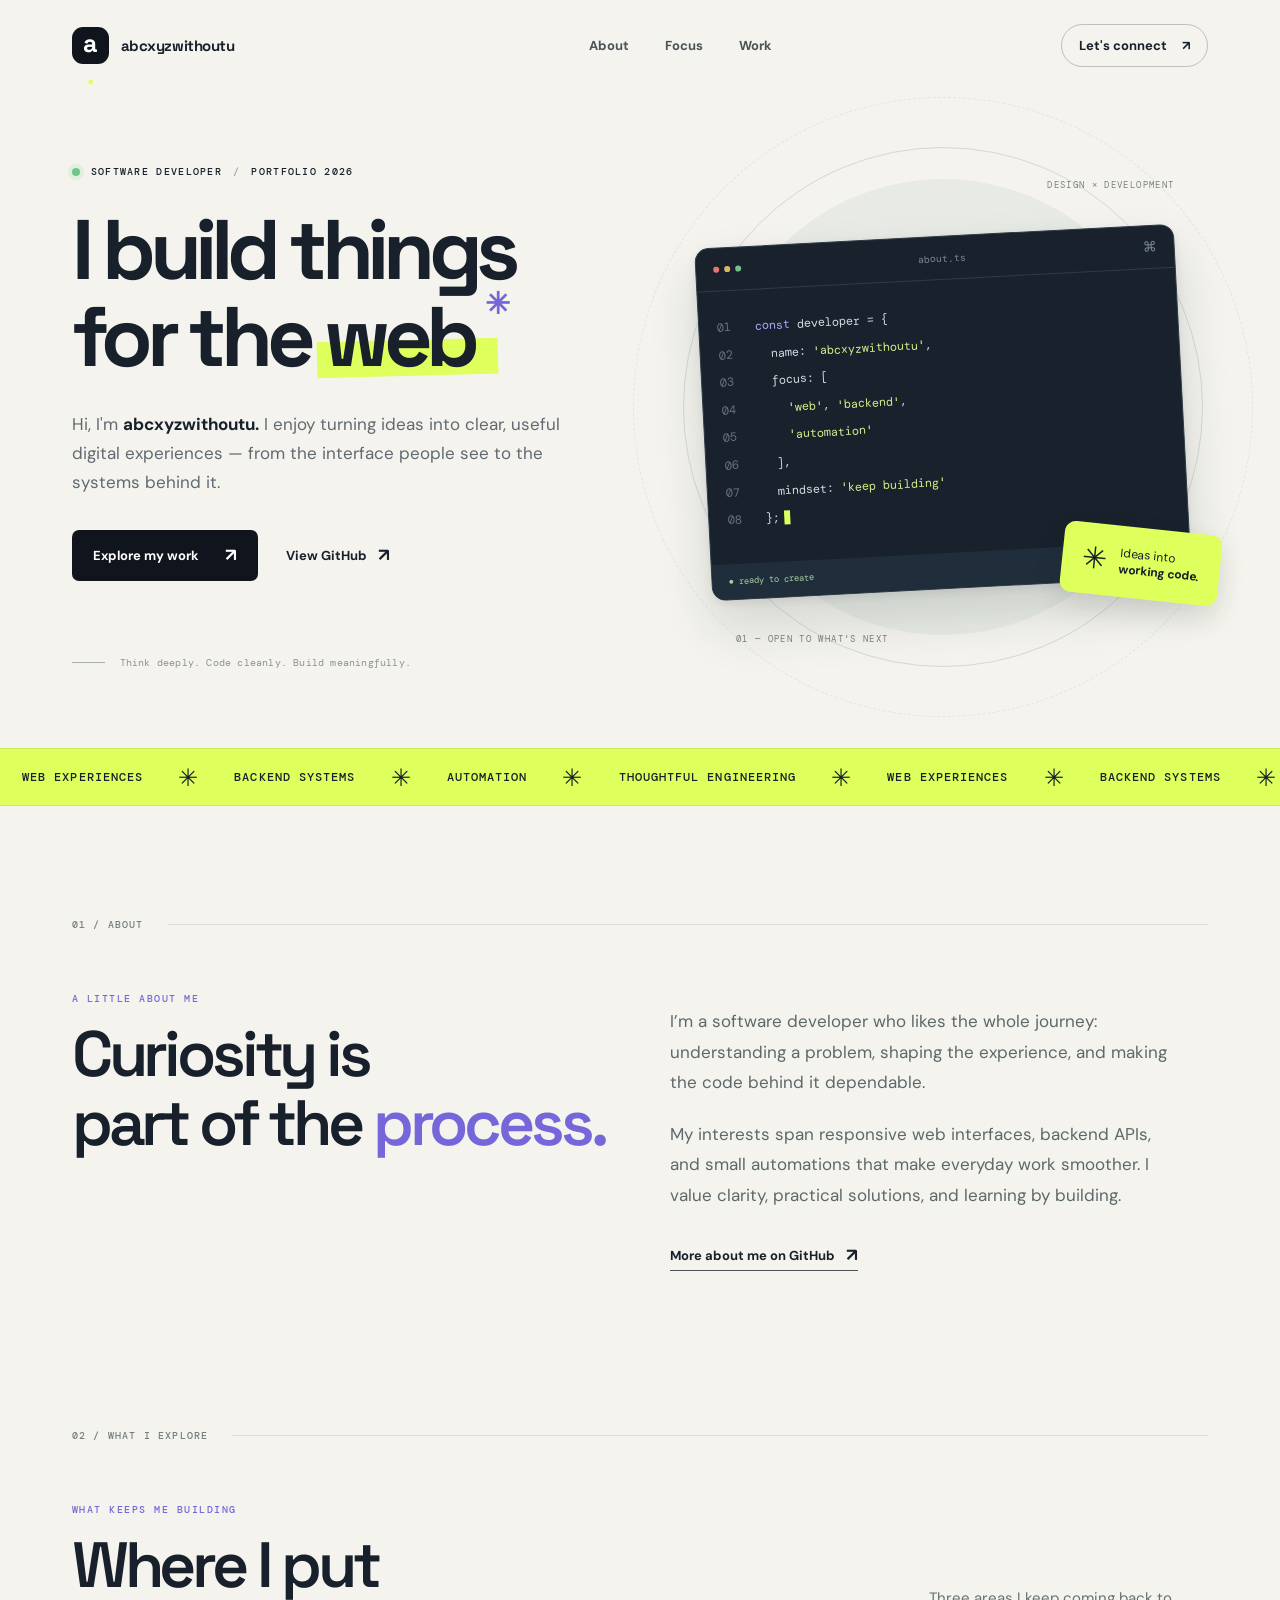
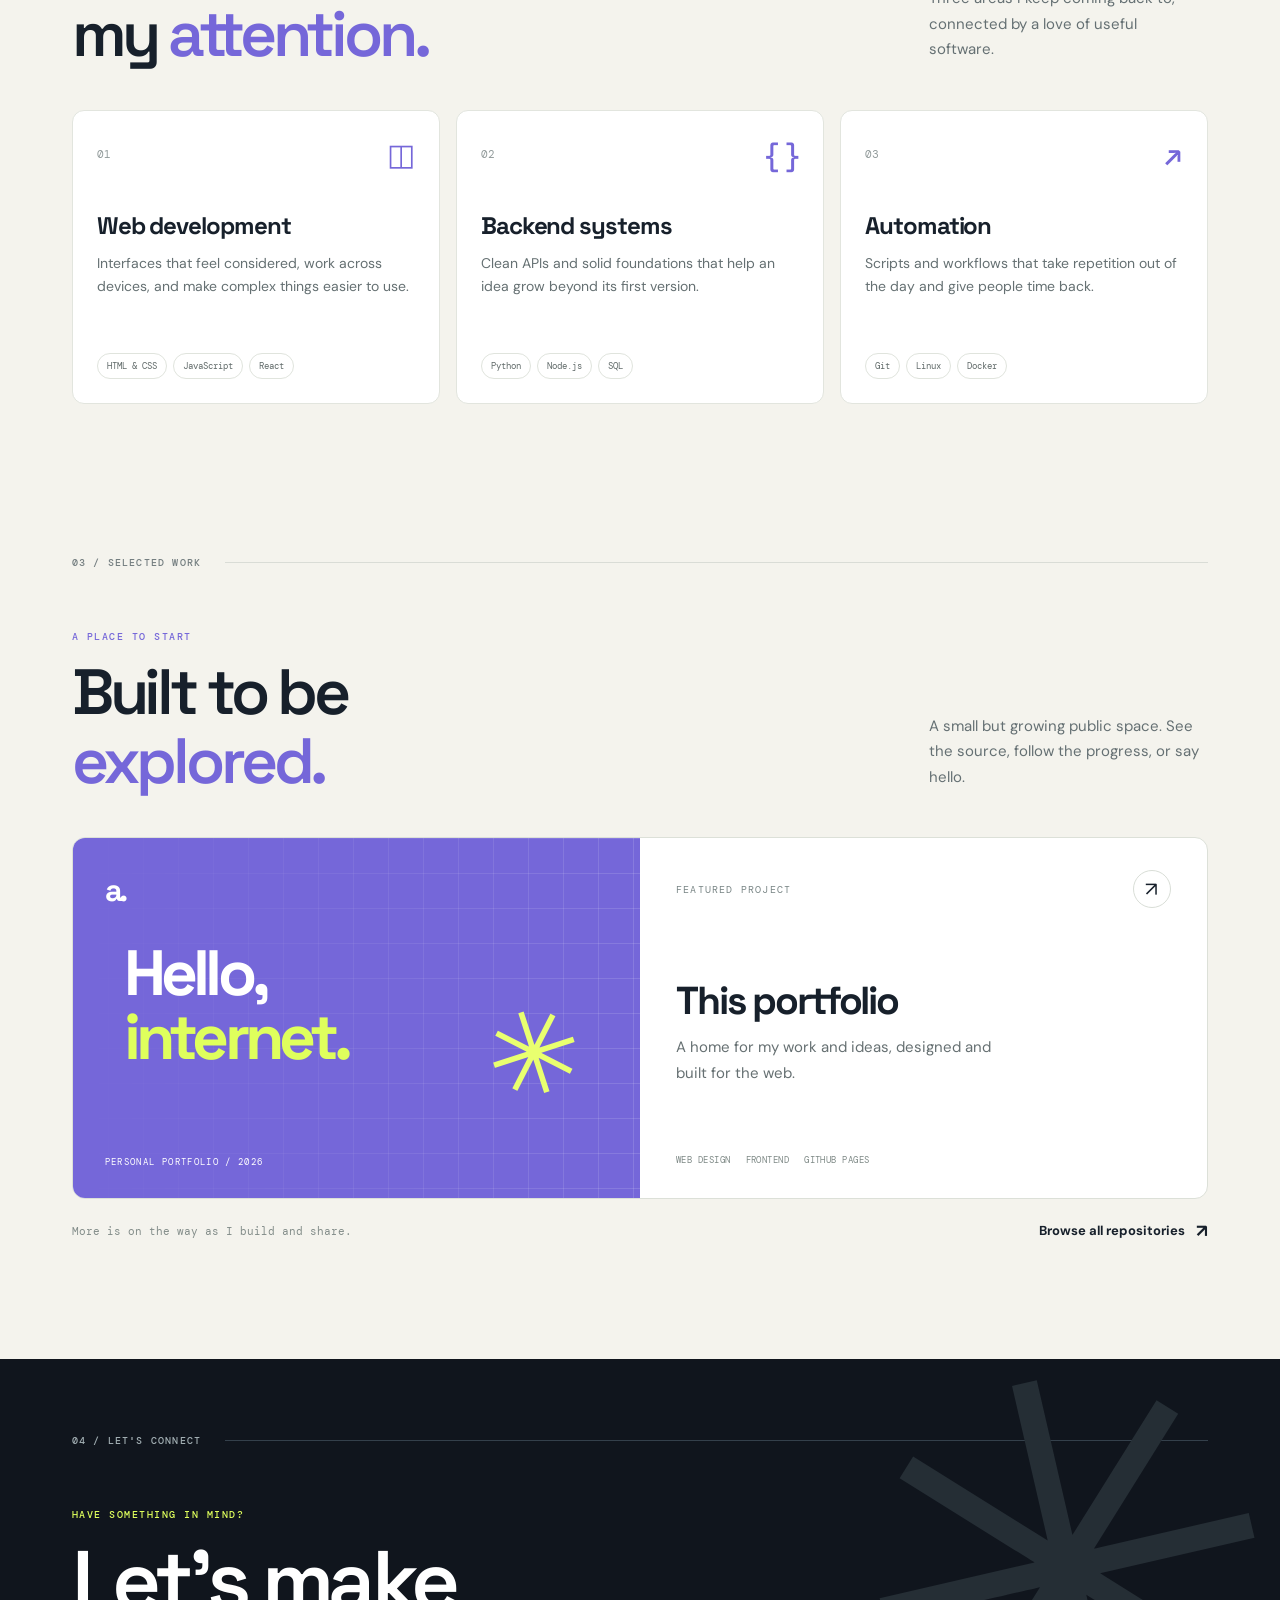
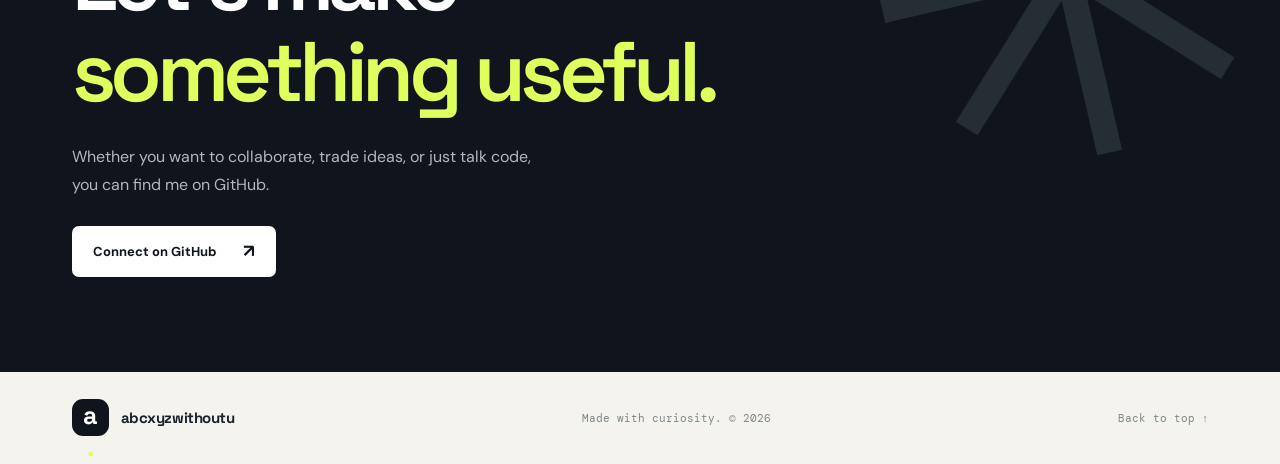
==== index.html @ 5fe9617d "Build developer portfolio and profile README" ====
<!doctype html>
<html lang="en">
<head>
  <meta charset="utf-8">
  <meta name="viewport" content="width=device-width, initial-scale=1">
  <meta name="theme-color" content="#10151d">
  <meta name="description" content="abcxyzwithoutu is a software developer exploring web development, backend systems, and useful automation.">
  <meta property="og:type" content="website">
  <meta property="og:title" content="abcxyzwithoutu — Software Developer">
  <meta property="og:description" content="Thoughtful code. Useful digital experiences. Explore the work and connect on GitHub.">
  <meta property="og:url" content="https://abcxyzwithoutu.github.io/">
  <link rel="canonical" href="https://abcxyzwithoutu.github.io/">
  <link rel="icon" type="image/svg+xml" href="assets/favicon.svg">
  <link rel="preconnect" href="https://fonts.googleapis.com">
  <link rel="preconnect" href="https://fonts.gstatic.com" crossorigin>
  <link href="https://fonts.googleapis.com/css2?family=DM+Mono:wght@400;500&family=DM+Sans:wght@400;500;600;700&family=Space+Grotesk:wght@400;500;600;700&display=swap" rel="stylesheet">
  <link rel="stylesheet" href="styles.css">
  <title>abcxyzwithoutu — Software Developer</title>
</head>
<body>
  <a class="skip-link" href="#main">Skip to content</a>
  <div class="page-shell">
    <header class="site-header">
      <a class="brand" href="#top" aria-label="abcxyzwithoutu, back to top"><span class="brand-mark">a<span>.</span></span><span class="brand-name">abcxyzwithoutu</span></a>
      <nav class="desktop-nav" aria-label="Main navigation"><a href="#about">About</a><a href="#focus">Focus</a><a href="#work">Work</a></nav>
      <a class="header-contact" href="https://github.com/abcxyzwithoutu" target="_blank" rel="noopener noreferrer">Let's connect <span aria-hidden="true">↗</span></a>
      <button class="menu-toggle" type="button" aria-label="Open menu" aria-expanded="false" aria-controls="mobile-nav"><span></span><span></span></button>
    </header>
    <nav class="mobile-nav" id="mobile-nav" aria-label="Mobile navigation" hidden><a href="#about">About</a><a href="#focus">Focus</a><a href="#work">Work</a><a href="#contact">Contact</a></nav>
    <main id="main">
      <section class="hero" id="top" aria-labelledby="hero-title">
        <div class="hero-copy">
          <p class="eyebrow"><span class="status-dot" aria-hidden="true"></span> SOFTWARE DEVELOPER <span class="eyebrow-divider">/</span> PORTFOLIO 2026</p>
          <h1 id="hero-title">I build things<br>for the <span class="highlight">web<span class="asterisk">✳</span></span></h1>
          <p class="hero-description">Hi, I'm <strong>abcxyzwithoutu.</strong> I enjoy turning ideas into clear, useful digital experiences — from the interface people see to the systems behind it.</p>
          <div class="hero-actions"><a class="button button-primary" href="#work">Explore my work <span aria-hidden="true">↗</span></a><a class="text-link" href="https://github.com/abcxyzwithoutu" target="_blank" rel="noopener noreferrer">View GitHub <span aria-hidden="true">↗</span></a></div>
          <div class="hero-footnote"><span class="line"></span><span>Think deeply. Code cleanly. Build meaningfully.</span></div>
        </div>
        <div class="hero-art" aria-label="Abstract developer workspace illustration" role="img">
          <div class="orbit orbit-one"></div><div class="orbit orbit-two"></div>
          <div class="art-label art-label-top">DESIGN × DEVELOPMENT</div>
          <div class="code-window">
            <div class="window-bar"><span class="window-dots"><i></i><i></i><i></i></span><span>about.ts</span><span class="window-symbol">⌘</span></div>
            <div class="code-lines"><span class="line-no">01</span><span class="code-purple">const</span> developer = {<br>
              <span class="line-no">02</span>&nbsp;&nbsp;name: <span class="code-green">'abcxyzwithoutu'</span>,<br>
              <span class="line-no">03</span>&nbsp;&nbsp;focus: [<br>
              <span class="line-no">04</span>&nbsp;&nbsp;&nbsp;&nbsp;<span class="code-green">'web'</span>, <span class="code-green">'backend'</span>,<br>
              <span class="line-no">05</span>&nbsp;&nbsp;&nbsp;&nbsp;<span class="code-green">'automation'</span><br>
              <span class="line-no">06</span>&nbsp;&nbsp;],<br>
              <span class="line-no">07</span>&nbsp;&nbsp;mindset: <span class="code-green">'keep building'</span><br>
              <span class="line-no">08</span>};<span class="cursor"></span>
            </div>
            <div class="window-footer"><span>● ready to create</span><span>UTF-8&nbsp;&nbsp; TypeScript</span></div>
          </div>
          <div class="floating-card"><span class="floating-icon">✳</span><span>Ideas into<br><strong>working code.</strong></span></div>
          <div class="art-label art-label-bottom">01 — OPEN TO WHAT'S NEXT</div>
        </div>
      </section>
      <div class="ticker" aria-label="Areas of interest"><div class="ticker-track"><span>WEB EXPERIENCES</span><b>✳</b><span>BACKEND SYSTEMS</span><b>✳</b><span>AUTOMATION</span><b>✳</b><span>THOUGHTFUL ENGINEERING</span><b>✳</b><span>WEB EXPERIENCES</span><b>✳</b><span>BACKEND SYSTEMS</span><b>✳</b></div></div>
      <section class="about section-wrap" id="about" aria-labelledby="about-title">
        <div class="section-label"><span>01 / ABOUT</span><span class="section-label-line"></span></div>
        <div class="about-grid"><div><p class="section-kicker">A LITTLE ABOUT ME</p><h2 id="about-title">Curiosity is<br>part of the <em>process.</em></h2></div><div class="about-body"><p>I’m a software developer who likes the whole journey: understanding a problem, shaping the experience, and making the code behind it dependable.</p><p>My interests span responsive web interfaces, backend APIs, and small automations that make everyday work smoother. I value clarity, practical solutions, and learning by building.</p><a class="inline-link" href="https://github.com/abcxyzwithoutu" target="_blank" rel="noopener noreferrer">More about me on GitHub <span aria-hidden="true">↗</span></a></div></div>
      </section>
      <section class="focus section-wrap" id="focus" aria-labelledby="focus-title">
        <div class="section-label"><span>02 / WHAT I EXPLORE</span><span class="section-label-line"></span></div>
        <div class="section-heading"><div><p class="section-kicker">WHAT KEEPS ME BUILDING</p><h2 id="focus-title">Where I put<br>my <em>attention.</em></h2></div><p>Three areas I keep coming back to, connected by a love of useful software.</p></div>
        <div class="focus-grid">
          <article class="focus-card"><div class="focus-top"><span>01</span><span class="card-symbol">◫</span></div><h3>Web development</h3><p>Interfaces that feel considered, work across devices, and make complex things easier to use.</p><div class="card-tags"><span>HTML &amp; CSS</span><span>JavaScript</span><span>React</span></div></article>
          <article class="focus-card"><div class="focus-top"><span>02</span><span class="card-symbol">{ }</span></div><h3>Backend systems</h3><p>Clean APIs and solid foundations that help an idea grow beyond its first version.</p><div class="card-tags"><span>Python</span><span>Node.js</span><span>SQL</span></div></article>
          <article class="focus-card"><div class="focus-top"><span>03</span><span class="card-symbol">↗</span></div><h3>Automation</h3><p>Scripts and workflows that take repetition out of the day and give people time back.</p><div class="card-tags"><span>Git</span><span>Linux</span><span>Docker</span></div></article>
        </div>
      </section>
      <section class="work section-wrap" id="work" aria-labelledby="work-title">
        <div class="section-label"><span>03 / SELECTED WORK</span><span class="section-label-line"></span></div>
        <div class="section-heading"><div><p class="section-kicker">A PLACE TO START</p><h2 id="work-title">Built to be<br><em>explored.</em></h2></div><p>A small but growing public space. See the source, follow the progress, or say hello.</p></div>
        <a class="project-card" href="https://github.com/abcxyzwithoutu/abcxyzwithoutu.github.io" target="_blank" rel="noopener noreferrer" aria-label="Explore the source of this portfolio on GitHub">
          <div class="project-preview"><div class="preview-grid"></div><span class="preview-mini-brand">a.</span><span class="preview-title">Hello,<br><i>internet.</i></span><span class="preview-caption">PERSONAL PORTFOLIO / 2026</span><span class="preview-star">✳</span></div>
          <div class="project-info"><div class="project-info-top"><span>FEATURED PROJECT</span><span class="project-arrow" aria-hidden="true">↗</span></div><div><h3>This portfolio</h3><p>A home for my work and ideas, designed and built for the web.</p></div><div class="project-meta"><span>WEB DESIGN</span><span>FRONTEND</span><span>GITHUB PAGES</span></div></div>
        </a>
        <div class="work-footer"><span>More is on the way as I build and share.</span><a class="inline-link" href="https://github.com/abcxyzwithoutu?tab=repositories" target="_blank" rel="noopener noreferrer">Browse all repositories <span aria-hidden="true">↗</span></a></div>
      </section>
      <section class="contact" id="contact" aria-labelledby="contact-title"><div class="contact-inner"><div class="section-label"><span>04 / LET'S CONNECT</span><span class="section-label-line"></span></div><p class="section-kicker">HAVE SOMETHING IN MIND?</p><h2 id="contact-title">Let's make<br><em>something useful.</em></h2><p>Whether you want to collaborate, trade ideas, or just talk code, you can find me on GitHub.</p><a class="button button-light" href="https://github.com/abcxyzwithoutu" target="_blank" rel="noopener noreferrer">Connect on GitHub <span aria-hidden="true">↗</span></a><span class="contact-decoration" aria-hidden="true">✳</span></div></section>
    </main>
    <footer class="site-footer"><a class="brand" href="#top"><span class="brand-mark">a<span>.</span></span><span class="brand-name">abcxyzwithoutu</span></a><span>Made with curiosity. © <span id="year">2026</span></span><a href="#top">Back to top ↑</a></footer>
  </div>
  <script src="script.js"></script>
</body>
</html>
---- styles.css ----
:root{--bg:#f4f3ed;--ink:#17202b;--muted:#626a70;--line:#d9dcd6;--lime:#dfff5c;--violet:#7567d9;--dark:#10151d;--sans:'DM Sans',sans-serif;--display:'Space Grotesk',sans-serif;--mono:'DM Mono',monospace}
*{box-sizing:border-box}html{scroll-behavior:smooth}body{margin:0;background:var(--bg);color:var(--ink);font-family:var(--sans);-webkit-font-smoothing:antialiased}a{color:inherit;text-decoration:none}button{font:inherit}::selection{background:var(--lime);color:var(--dark)}.skip-link{position:absolute;top:-80px;left:20px;background:var(--lime);padding:12px 18px;z-index:20}.skip-link:focus{top:12px}.page-shell{overflow:hidden}
.site-header,.site-footer{max-width:1440px;margin:auto;padding:0 5.6%;display:flex;align-items:center;justify-content:space-between}.site-header{height:90px;position:relative;z-index:10}.brand{display:inline-flex;gap:12px;align-items:center;font-family:var(--display);font-weight:700;white-space:nowrap}.brand-mark{display:grid;place-items:center;width:37px;height:37px;border-radius:11px;background:var(--dark);color:white;font-size:25px;letter-spacing:-3px;padding-right:3px}.brand-mark span{color:var(--lime)}.brand-name{font-size:15px;letter-spacing:-.03em}.desktop-nav{display:flex;gap:36px;margin-left:65px}.desktop-nav a,.header-contact{font-size:13px;font-weight:700}.desktop-nav a{color:#4b5358;transition:color .2s}.desktop-nav a:hover,.text-link:hover,.inline-link:hover{color:var(--violet)}.header-contact{padding:12px 17px;border:1px solid #bdc1bb;border-radius:100px;transition:background .2s,color .2s,border-color .2s}.header-contact:hover{background:var(--dark);border-color:var(--dark);color:#fff}.header-contact span{margin-left:12px}.menu-toggle,.mobile-nav{display:none}
.hero{max-width:1440px;min-height:658px;margin:auto;padding:62px 5.6% 76px;display:grid;grid-template-columns:1.05fr .95fr;align-items:center;gap:20px}.hero-copy{position:relative;z-index:2}.eyebrow,.section-kicker,.section-label,.art-label,.project-info-top,.project-meta,.preview-caption,.focus-top,.card-tags,.work-footer,.site-footer,.hero-footnote{font-family:var(--mono)}.eyebrow{display:flex;align-items:center;gap:11px;font-size:10px;letter-spacing:.13em;font-weight:500}.status-dot{width:8px;height:8px;background:#6ec788;border-radius:50%;box-shadow:0 0 0 4px #dff0dc}.eyebrow-divider{color:#9ba39b}.hero h1{font-family:var(--display);font-size:clamp(64px,6.6vw,104px);line-height:1.03;letter-spacing:-.075em;margin:29px 0;font-weight:700;white-space:nowrap}.highlight{position:relative;display:inline-block;z-index:0}.highlight:before{content:'';position:absolute;left:-7px;right:-5px;bottom:6px;height:41%;background:var(--lime);z-index:-1;transform:rotate(-1.5deg)}.asterisk{font-size:.36em;color:var(--violet);vertical-align:top;display:inline-block;transform:translate(11px,-6px)}.hero-description{font-size:17px;line-height:1.7;color:#606a70;max-width:530px;margin:0}.hero-description strong{color:var(--ink)}.hero-actions{display:flex;align-items:center;gap:28px;margin-top:33px}.button{display:inline-flex;align-items:center;justify-content:space-between;gap:26px;border-radius:7px;padding:17px 21px;font-size:13px;font-weight:700;transition:transform .2s,background .2s}.button:hover{transform:translateY(-3px)}.button-primary{background:var(--dark);color:#fff}.button-primary:hover{background:#303a46}.button span,.text-link span,.inline-link span{font-size:18px;line-height:0}.text-link,.inline-link{font-size:13px;font-weight:700;display:inline-flex;align-items:center;gap:11px;transition:color .2s}.hero-footnote{display:flex;align-items:center;gap:15px;color:#8b9394;font-size:10px;letter-spacing:.02em;margin-top:75px}.hero-footnote .line{width:33px;height:1px;background:#aab0aa}
.hero-art{height:520px;position:relative;display:grid;place-items:center}.hero-art:before{content:'';position:absolute;width:456px;height:456px;border-radius:50%;background:#e8ebe5;left:50%;top:49%;transform:translate(-50%,-50%)}.orbit{position:absolute;border:1px solid #d4d9d3;border-radius:50%;left:50%;top:49%;transform:translate(-50%,-50%)}.orbit-one{width:520px;height:520px}.orbit-two{width:620px;height:620px;border-style:dashed;opacity:.55}.art-label{position:absolute;font-size:9px;letter-spacing:.15em;color:#79817d;z-index:1}.art-label-top{top:27px;right:34px}.art-label-bottom{bottom:27px;left:58px}.code-window{position:relative;z-index:2;width:min(100%,480px);border-radius:14px;background:#18212c;box-shadow:0 26px 50px #24302e26,0 3px 8px #24302e16;transform:rotate(-3deg);overflow:hidden;border:1px solid #2e3a47}.window-bar{height:43px;border-bottom:1px solid #303b46;display:flex;align-items:center;justify-content:space-between;color:#778896;font-family:var(--mono);font-size:10px;padding:0 17px}.window-dots{display:flex;gap:5px}.window-dots i{width:6px;height:6px;border-radius:50%;background:#6a7781}.window-dots i:first-child{background:#e37670}.window-dots i:nth-child(2){background:#dcb960}.window-dots i:last-child{background:#76bf88}.window-symbol{font-size:14px}.code-lines{font-family:var(--mono);font-size:12px;line-height:2.3;color:#d4dbe4;padding:23px 18px 29px;white-space:nowrap}.line-no{color:#667480;display:inline-block;width:38px}.code-purple{color:#b4a5ff}.code-green{color:#d4ef8c}.cursor{display:inline-block;width:6px;height:14px;margin-left:5px;background:var(--lime);vertical-align:-3px;animation:blink 1s step-end infinite}@keyframes blink{50%{opacity:0}}.window-footer{height:35px;background:#202d3a;color:#8295a0;font-family:var(--mono);font-size:9px;padding:0 16px;display:flex;justify-content:space-between;align-items:center}.window-footer span:first-child{color:#a6d1ab}.floating-card{position:absolute;z-index:3;right:-12px;bottom:74px;background:var(--lime);border-radius:11px;padding:15px 20px;box-shadow:0 12px 28px #28352a22;display:flex;align-items:center;gap:12px;font-size:12px;line-height:1.35;transform:rotate(6deg)}.floating-icon{font-size:30px}
.ticker{background:var(--lime);border-top:1px solid #d0e858;border-bottom:1px solid #d0e858;overflow:hidden}.ticker-track{height:56px;min-width:max-content;display:flex;align-items:center;justify-content:space-around;gap:35px;padding:0 22px;animation:marquee 35s linear infinite;font-family:var(--mono);font-size:12px;font-weight:500;letter-spacing:.09em}.ticker b{font-size:24px;font-weight:400}@keyframes marquee{to{transform:translateX(-30%)}}
.section-wrap{max-width:1440px;margin:auto;padding:112px 5.6%}.section-label{display:flex;align-items:center;gap:24px;color:#747e80;font-size:10px;letter-spacing:.12em;font-weight:500;margin-bottom:61px}.section-label-line{height:1px;background:var(--line);flex:1}.section-kicker{font-size:10px;letter-spacing:.15em;color:#7567d9;font-weight:500;margin:0 0 15px}.section-wrap h2,.contact h2{font-family:var(--display);font-size:clamp(46px,5vw,74px);letter-spacing:-.065em;line-height:1.08;margin:0;font-weight:600}.section-wrap h2 em,.contact h2 em{font-style:normal;color:var(--violet)}.about-grid{display:grid;grid-template-columns:1fr 1fr;gap:60px}.about-body{padding-top:14px;max-width:505px}.about-body p{color:#5d686a;font-size:17px;line-height:1.8;margin:0 0 21px}.about-body .inline-link{margin-top:15px;border-bottom:1px solid #4d5558;padding-bottom:6px}
.focus{padding-top:46px}.section-heading{display:flex;justify-content:space-between;align-items:end;gap:40px;margin-bottom:41px}.section-heading>p{font-size:15px;line-height:1.7;color:#657073;max-width:275px;margin:0 4px 6px}.focus-grid{display:grid;grid-template-columns:repeat(3,1fr);gap:16px}.focus-card{min-height:294px;background:#fff;border:1px solid #e2e5de;border-radius:12px;padding:24px;display:flex;flex-direction:column;transition:transform .25s,box-shadow .25s}.focus-card:hover{transform:translateY(-5px);box-shadow:0 16px 35px #202c2512}.focus-top{display:flex;justify-content:space-between;align-items:center;color:#929b9b;font-size:11px}.card-symbol{font-family:var(--display);color:var(--violet);font-size:30px;font-weight:500}.focus-card h3{font-family:var(--display);font-size:24px;letter-spacing:-.045em;margin:36px 0 11px}.focus-card p{color:#657072;line-height:1.65;font-size:14px;margin:0}.card-tags{display:flex;flex-wrap:wrap;gap:6px;margin-top:auto;padding-top:24px}.card-tags span{border:1px solid #e0e4dd;border-radius:100px;padding:6px 9px;font-size:9px;color:#606a69}
.work{padding-top:40px;padding-bottom:120px}.project-card{display:grid;grid-template-columns:1fr 1fr;min-height:360px;border:1px solid #dce0d8;border-radius:13px;overflow:hidden;background:#fff;transition:box-shadow .25s,transform .25s}.project-card:hover{box-shadow:0 20px 45px #202c2518;transform:translateY(-4px)}.project-preview{position:relative;overflow:hidden;background:#7567d9;color:#fff;padding:32px;min-height:360px}.preview-grid{position:absolute;inset:0;background-image:linear-gradient(#ffffff22 1px,transparent 1px),linear-gradient(90deg,#ffffff22 1px,transparent 1px);background-size:35px 35px;mask-image:linear-gradient(to right,transparent,#000)}.preview-mini-brand{position:relative;font-family:var(--display);font-weight:700;font-size:31px;letter-spacing:-.12em}.preview-title{position:absolute;left:9%;top:29%;font-family:var(--display);font-size:clamp(44px,5vw,72px);font-weight:700;letter-spacing:-.075em;line-height:.99}.preview-title i{font-style:normal;color:var(--lime)}.preview-caption{position:absolute;bottom:30px;left:32px;font-size:9px;letter-spacing:.15em}.preview-star{position:absolute;right:10%;bottom:19%;font-size:115px;color:#e9ff6f;transform:rotate(-18deg)}.project-info{padding:32px 36px;display:flex;flex-direction:column;justify-content:space-between}.project-info-top{display:flex;justify-content:space-between;align-items:center;font-size:10px;letter-spacing:.12em;color:#7a8686}.project-arrow{width:38px;height:38px;border-radius:50%;border:1px solid #d9ded7;display:grid;place-items:center;color:var(--ink);font-family:var(--sans);font-size:20px;transition:background .2s}.project-card:hover .project-arrow{background:var(--lime)}.project-info h3{font-family:var(--display);font-size:39px;letter-spacing:-.055em;margin:0 0 10px}.project-info p{font-size:15px;color:#667072;line-height:1.7;max-width:315px;margin:0}.project-meta{display:flex;flex-wrap:wrap;gap:15px;font-size:9px;color:#7f8a87;letter-spacing:.05em}.work-footer{display:flex;justify-content:space-between;align-items:center;padding-top:23px;color:#838d8a;font-size:11px}.work-footer .inline-link{font-family:var(--sans);font-size:13px;color:var(--ink)}
.contact{background:var(--dark);color:#fff;overflow:hidden}.contact-inner{position:relative;max-width:1440px;margin:auto;padding:75px 5.6% 95px}.contact .section-label{color:#a1aeb2}.contact .section-label-line{background:#34404b}.contact .section-kicker{color:var(--lime)}.contact h2{position:relative;z-index:1;font-size:clamp(55px,6.6vw,92px)}.contact h2 em{color:var(--lime)}.contact p:not(.section-kicker){position:relative;z-index:1;color:#aeb9bc;font-size:16px;line-height:1.7;max-width:470px;margin:25px 0 28px}.button-light{position:relative;z-index:1;background:#fff;color:var(--dark)}.button-light:hover{background:var(--lime)}.contact-decoration{position:absolute;color:#252e35;font-size:520px;right:-8px;top:-39px;line-height:1;transform:rotate(-13deg);pointer-events:none}.site-footer{min-height:92px;gap:20px}.site-footer>span,.site-footer>a:last-child{font-size:11px;color:#7e8888}.site-footer>a:last-child:hover{color:var(--violet)}
@media(max-width:1100px){.hero h1{font-size:clamp(56px,6.3vw,82px)}.hero-art{transform:scale(.88);transform-origin:center}.floating-card{right:-30px}.code-lines{font-size:11px}}
@media(max-width:800px){.site-header{height:72px}.desktop-nav,.header-contact{display:none}.menu-toggle{display:flex;width:42px;height:42px;align-items:center;justify-content:center;flex-direction:column;gap:5px;background:var(--dark);border:0;border-radius:8px;cursor:pointer}.menu-toggle span{height:2px;width:18px;background:#fff}.mobile-nav:not([hidden]){display:flex;position:absolute;top:72px;left:0;right:0;z-index:9;background:var(--bg);padding:18px 5.6% 28px;flex-direction:column;gap:20px;box-shadow:0 18px 25px #1a243319}.mobile-nav a{font-weight:700}.hero{grid-template-columns:1fr;min-height:0;padding-top:60px;padding-bottom:36px}.hero h1{font-size:clamp(59px,10vw,85px)}.hero-footnote{margin-top:48px}.hero-art{height:470px;transform:scale(.9)}.about-grid{gap:30px}.section-wrap{padding-top:83px;padding-bottom:83px}.focus,.work{padding-top:30px}.focus-grid{gap:10px}.focus-card{padding:20px}.focus-card h3{font-size:21px}.project-preview{min-height:330px}.project-card{min-height:330px}.project-info{padding:26px}.preview-title{font-size:clamp(40px,6vw,60px)}.site-footer .brand-name{display:none}}
@media(max-width:620px){.site-header,.site-footer{padding-left:6%;padding-right:6%}.hero{padding:50px 6% 24px}.hero h1{font-size:clamp(48px,12.5vw,73px);white-space:normal}.hero-description{font-size:16px}.hero-actions{gap:18px;flex-wrap:wrap}.hero-art{height:380px;transform:scale(.75);margin:-28px 0 -45px}.art-label-top{top:7px}.art-label-bottom{bottom:5px}.code-window{min-width:400px}.floating-card{right:-30px;bottom:35px}.ticker-track{height:50px;font-size:10px}.section-wrap{padding:73px 6%}.section-label{margin-bottom:40px}.section-wrap h2,.contact h2{font-size:clamp(44px,11vw,64px)}.about-grid{grid-template-columns:1fr;gap:23px}.about-body{padding-top:0}.about-body p{font-size:16px}.section-heading{display:block;margin-bottom:28px}.section-heading>p{margin-top:23px;max-width:360px}.focus-grid{grid-template-columns:1fr}.focus-card{min-height:225px}.focus-card h3{margin-top:24px}.project-card{grid-template-columns:1fr}.project-preview{min-height:265px}.preview-title{top:25%;font-size:59px}.preview-star{font-size:90px}.project-info{min-height:262px}.project-info h3{font-size:34px}.work-footer{align-items:flex-start;flex-direction:column;gap:15px;line-height:1.6}.contact-inner{padding:70px 6% 80px}.contact-decoration{font-size:340px;right:-100px;top:95px}.contact p:not(.section-kicker){font-size:15px}.site-footer{min-height:82px}.site-footer>span{font-size:10px}.site-footer>a:last-child{font-size:10px}}
@media(prefers-reduced-motion:reduce){html{scroll-behavior:auto}.ticker-track,.cursor{animation:none}.button,.focus-card,.project-card{transition:none}}
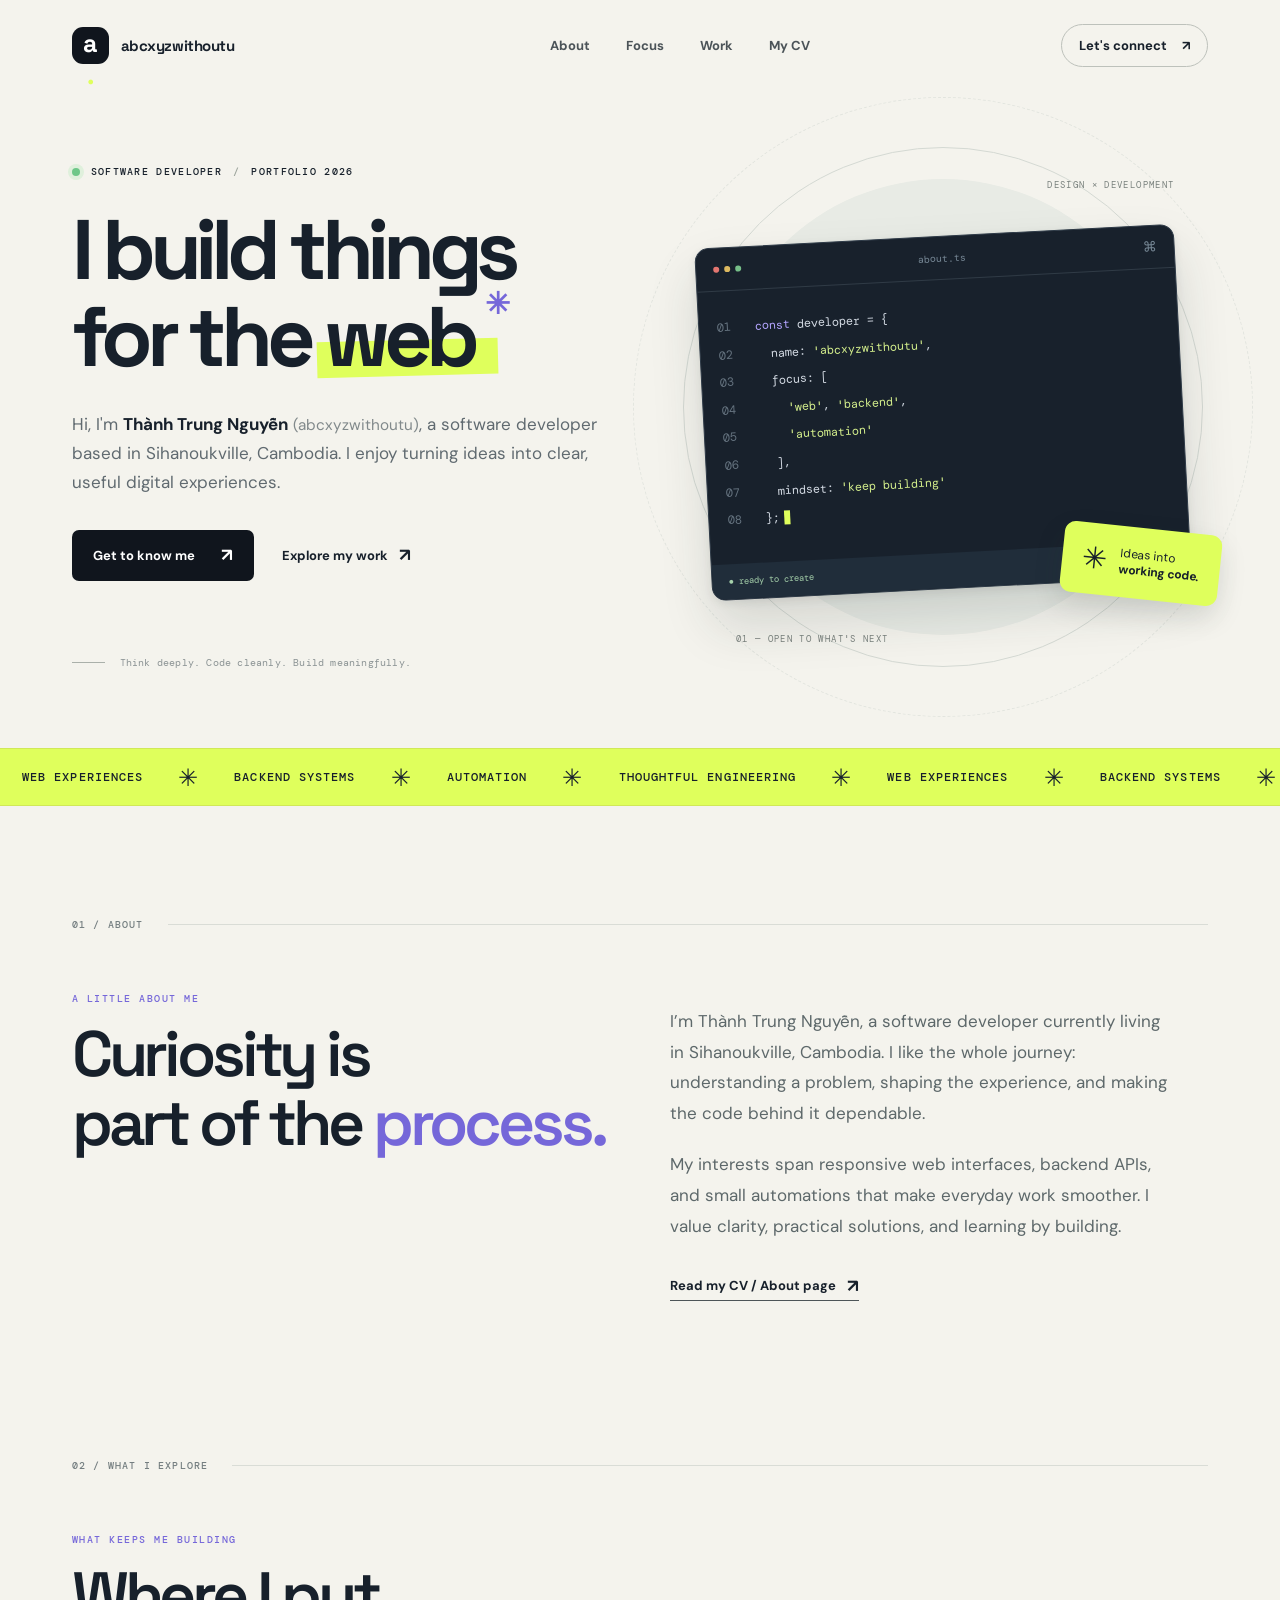
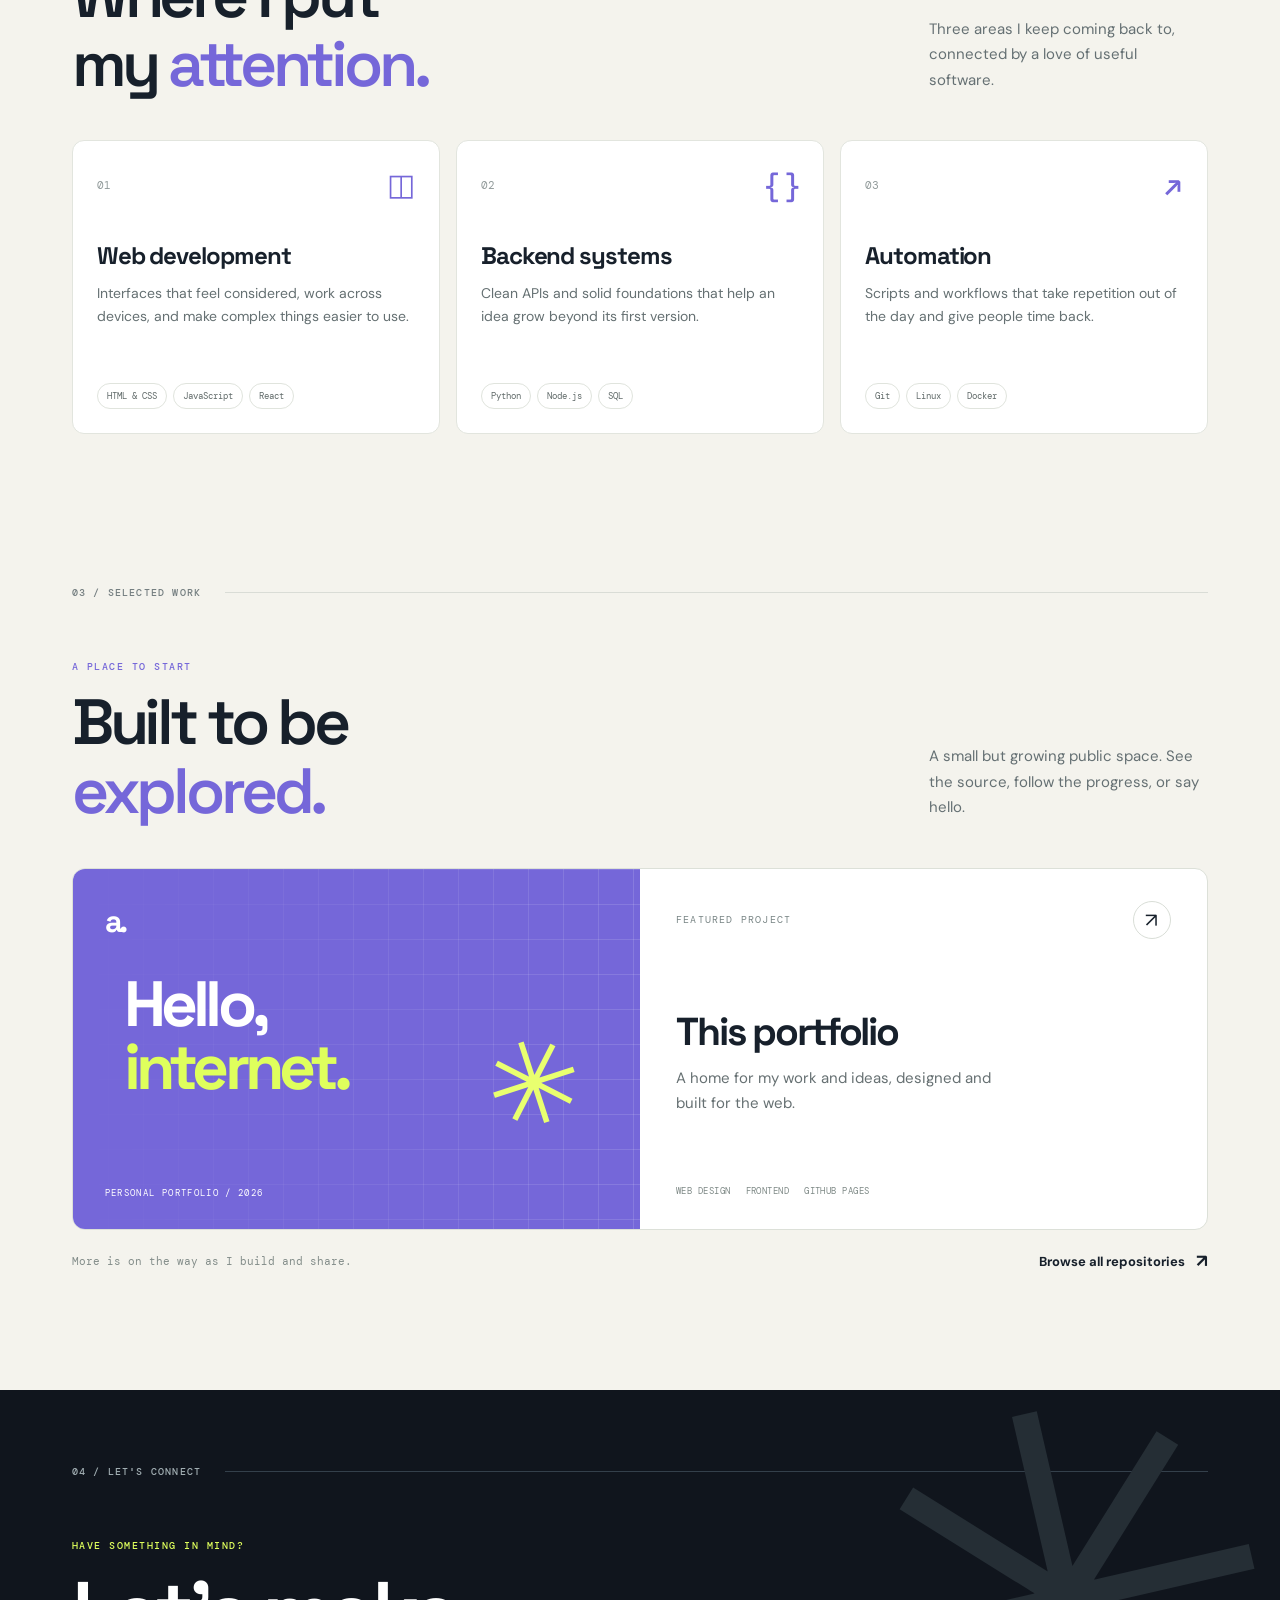
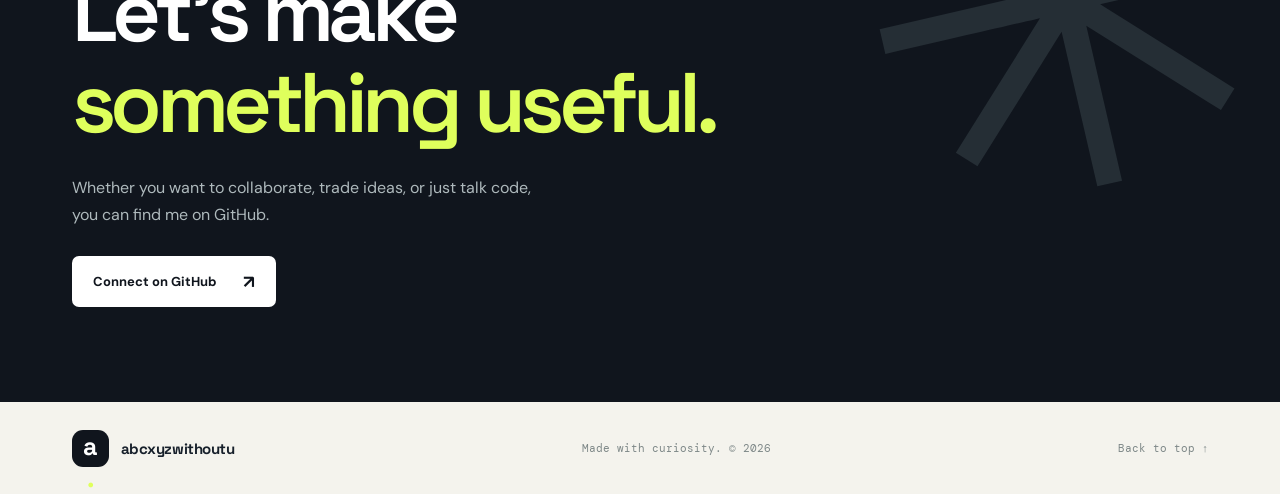
==== commit fd56ea02: "Add personal CV page for Thanh Trung Nguyen" ====
--- a/index.html
+++ b/index.html
@@ -4,9 +4,9 @@
   <meta charset="utf-8">
   <meta name="viewport" content="width=device-width, initial-scale=1">
   <meta name="theme-color" content="#10151d">
-  <meta name="description" content="abcxyzwithoutu is a software developer exploring web development, backend systems, and useful automation.">
+  <meta name="description" content="Thành Trung Nguyễn is a software developer based in Sihanoukville, Cambodia, exploring web development, backend systems, and useful automation.">
   <meta property="og:type" content="website">
-  <meta property="og:title" content="abcxyzwithoutu — Software Developer">
+  <meta property="og:title" content="Thành Trung Nguyễn — Software Developer">
   <meta property="og:description" content="Thoughtful code. Useful digital experiences. Explore the work and connect on GitHub.">
   <meta property="og:url" content="https://abcxyzwithoutu.github.io/">
   <link rel="canonical" href="https://abcxyzwithoutu.github.io/">
@@ -15,25 +15,25 @@
   <link rel="preconnect" href="https://fonts.gstatic.com" crossorigin>
   <link href="https://fonts.googleapis.com/css2?family=DM+Mono:wght@400;500&family=DM+Sans:wght@400;500;600;700&family=Space+Grotesk:wght@400;500;600;700&display=swap" rel="stylesheet">
   <link rel="stylesheet" href="styles.css">
-  <title>abcxyzwithoutu — Software Developer</title>
+  <title>Thành Trung Nguyễn — Software Developer</title>
 </head>
 <body>
   <a class="skip-link" href="#main">Skip to content</a>
   <div class="page-shell">
     <header class="site-header">
       <a class="brand" href="#top" aria-label="abcxyzwithoutu, back to top"><span class="brand-mark">a<span>.</span></span><span class="brand-name">abcxyzwithoutu</span></a>
-      <nav class="desktop-nav" aria-label="Main navigation"><a href="#about">About</a><a href="#focus">Focus</a><a href="#work">Work</a></nav>
+      <nav class="desktop-nav" aria-label="Main navigation"><a href="#about">About</a><a href="#focus">Focus</a><a href="#work">Work</a><a href="cv.html">My CV</a></nav>
       <a class="header-contact" href="https://github.com/abcxyzwithoutu" target="_blank" rel="noopener noreferrer">Let's connect <span aria-hidden="true">↗</span></a>
       <button class="menu-toggle" type="button" aria-label="Open menu" aria-expanded="false" aria-controls="mobile-nav"><span></span><span></span></button>
     </header>
-    <nav class="mobile-nav" id="mobile-nav" aria-label="Mobile navigation" hidden><a href="#about">About</a><a href="#focus">Focus</a><a href="#work">Work</a><a href="#contact">Contact</a></nav>
+    <nav class="mobile-nav" id="mobile-nav" aria-label="Mobile navigation" hidden><a href="#about">About</a><a href="#focus">Focus</a><a href="#work">Work</a><a href="cv.html">My CV</a><a href="#contact">Contact</a></nav>
     <main id="main">
       <section class="hero" id="top" aria-labelledby="hero-title">
         <div class="hero-copy">
           <p class="eyebrow"><span class="status-dot" aria-hidden="true"></span> SOFTWARE DEVELOPER <span class="eyebrow-divider">/</span> PORTFOLIO 2026</p>
           <h1 id="hero-title">I build things<br>for the <span class="highlight">web<span class="asterisk">✳</span></span></h1>
-          <p class="hero-description">Hi, I'm <strong>abcxyzwithoutu.</strong> I enjoy turning ideas into clear, useful digital experiences — from the interface people see to the systems behind it.</p>
-          <div class="hero-actions"><a class="button button-primary" href="#work">Explore my work <span aria-hidden="true">↗</span></a><a class="text-link" href="https://github.com/abcxyzwithoutu" target="_blank" rel="noopener noreferrer">View GitHub <span aria-hidden="true">↗</span></a></div>
+          <p class="hero-description">Hi, I'm <strong>Thành Trung Nguyễn</strong> <span class="hero-handle">(abcxyzwithoutu)</span>, a software developer based in Sihanoukville, Cambodia. I enjoy turning ideas into clear, useful digital experiences.</p>
+          <div class="hero-actions"><a class="button button-primary" href="cv.html">Get to know me <span aria-hidden="true">↗</span></a><a class="text-link" href="#work">Explore my work <span aria-hidden="true">↗</span></a></div>
           <div class="hero-footnote"><span class="line"></span><span>Think deeply. Code cleanly. Build meaningfully.</span></div>
         </div>
         <div class="hero-art" aria-label="Abstract developer workspace illustration" role="img">
@@ -59,7 +59,7 @@
       <div class="ticker" aria-label="Areas of interest"><div class="ticker-track"><span>WEB EXPERIENCES</span><b>✳</b><span>BACKEND SYSTEMS</span><b>✳</b><span>AUTOMATION</span><b>✳</b><span>THOUGHTFUL ENGINEERING</span><b>✳</b><span>WEB EXPERIENCES</span><b>✳</b><span>BACKEND SYSTEMS</span><b>✳</b></div></div>
       <section class="about section-wrap" id="about" aria-labelledby="about-title">
         <div class="section-label"><span>01 / ABOUT</span><span class="section-label-line"></span></div>
-        <div class="about-grid"><div><p class="section-kicker">A LITTLE ABOUT ME</p><h2 id="about-title">Curiosity is<br>part of the <em>process.</em></h2></div><div class="about-body"><p>I’m a software developer who likes the whole journey: understanding a problem, shaping the experience, and making the code behind it dependable.</p><p>My interests span responsive web interfaces, backend APIs, and small automations that make everyday work smoother. I value clarity, practical solutions, and learning by building.</p><a class="inline-link" href="https://github.com/abcxyzwithoutu" target="_blank" rel="noopener noreferrer">More about me on GitHub <span aria-hidden="true">↗</span></a></div></div>
+        <div class="about-grid"><div><p class="section-kicker">A LITTLE ABOUT ME</p><h2 id="about-title">Curiosity is<br>part of the <em>process.</em></h2></div><div class="about-body"><p>I’m Thành Trung Nguyễn, a software developer currently living in Sihanoukville, Cambodia. I like the whole journey: understanding a problem, shaping the experience, and making the code behind it dependable.</p><p>My interests span responsive web interfaces, backend APIs, and small automations that make everyday work smoother. I value clarity, practical solutions, and learning by building.</p><a class="inline-link" href="cv.html">Read my CV / About page <span aria-hidden="true">↗</span></a></div></div>
       </section>
       <section class="focus section-wrap" id="focus" aria-labelledby="focus-title">
         <div class="section-label"><span>02 / WHAT I EXPLORE</span><span class="section-label-line"></span></div>
--- a/styles.css
+++ b/styles.css
@@ -12,3 +12,12 @@
 @media(max-width:800px){.site-header{height:72px}.desktop-nav,.header-contact{display:none}.menu-toggle{display:flex;width:42px;height:42px;align-items:center;justify-content:center;flex-direction:column;gap:5px;background:var(--dark);border:0;border-radius:8px;cursor:pointer}.menu-toggle span{height:2px;width:18px;background:#fff}.mobile-nav:not([hidden]){display:flex;position:absolute;top:72px;left:0;right:0;z-index:9;background:var(--bg);padding:18px 5.6% 28px;flex-direction:column;gap:20px;box-shadow:0 18px 25px #1a243319}.mobile-nav a{font-weight:700}.hero{grid-template-columns:1fr;min-height:0;padding-top:60px;padding-bottom:36px}.hero h1{font-size:clamp(59px,10vw,85px)}.hero-footnote{margin-top:48px}.hero-art{height:470px;transform:scale(.9)}.about-grid{gap:30px}.section-wrap{padding-top:83px;padding-bottom:83px}.focus,.work{padding-top:30px}.focus-grid{gap:10px}.focus-card{padding:20px}.focus-card h3{font-size:21px}.project-preview{min-height:330px}.project-card{min-height:330px}.project-info{padding:26px}.preview-title{font-size:clamp(40px,6vw,60px)}.site-footer .brand-name{display:none}}
 @media(max-width:620px){.site-header,.site-footer{padding-left:6%;padding-right:6%}.hero{padding:50px 6% 24px}.hero h1{font-size:clamp(48px,12.5vw,73px);white-space:normal}.hero-description{font-size:16px}.hero-actions{gap:18px;flex-wrap:wrap}.hero-art{height:380px;transform:scale(.75);margin:-28px 0 -45px}.art-label-top{top:7px}.art-label-bottom{bottom:5px}.code-window{min-width:400px}.floating-card{right:-30px;bottom:35px}.ticker-track{height:50px;font-size:10px}.section-wrap{padding:73px 6%}.section-label{margin-bottom:40px}.section-wrap h2,.contact h2{font-size:clamp(44px,11vw,64px)}.about-grid{grid-template-columns:1fr;gap:23px}.about-body{padding-top:0}.about-body p{font-size:16px}.section-heading{display:block;margin-bottom:28px}.section-heading>p{margin-top:23px;max-width:360px}.focus-grid{grid-template-columns:1fr}.focus-card{min-height:225px}.focus-card h3{margin-top:24px}.project-card{grid-template-columns:1fr}.project-preview{min-height:265px}.preview-title{top:25%;font-size:59px}.preview-star{font-size:90px}.project-info{min-height:262px}.project-info h3{font-size:34px}.work-footer{align-items:flex-start;flex-direction:column;gap:15px;line-height:1.6}.contact-inner{padding:70px 6% 80px}.contact-decoration{font-size:340px;right:-100px;top:95px}.contact p:not(.section-kicker){font-size:15px}.site-footer{min-height:82px}.site-footer>span{font-size:10px}.site-footer>a:last-child{font-size:10px}}
 @media(prefers-reduced-motion:reduce){html{scroll-behavior:auto}.ticker-track,.cursor{animation:none}.button,.focus-card,.project-card{transition:none}}
+.hero-handle{color:#81898b;font-size:.9em}.desktop-nav [aria-current="page"]{color:var(--violet)}
+.cv-hero{max-width:1440px;margin:auto;padding:60px 5.6% 105px}.cv-hero-inner{display:grid;grid-template-columns:1.1fr .9fr;align-items:center;gap:8%;min-height:530px}.cv-greeting{font-family:var(--display);font-size:clamp(23px,2.7vw,38px);letter-spacing:-.045em;margin:39px 0 5px}.cv-intro h1{font-family:var(--display);font-size:clamp(70px,7vw,108px);line-height:.99;letter-spacing:-.085em;margin:0;font-weight:700}.cv-intro h1>span{color:var(--violet)}.cv-period{color:var(--lime)}.cv-role{display:flex;align-items:center;gap:13px;margin:28px 0 15px;font-family:var(--mono);font-size:11px;letter-spacing:.035em;text-transform:uppercase;color:#556163}.cv-role span{color:var(--violet);font-size:20px}.cv-lead{color:#5e696b;font-size:17px;line-height:1.75;max-width:560px;margin:0}.cv-hero-actions{display:flex;align-items:center;gap:25px;margin-top:31px}
+.cv-portrait{position:relative;min-height:460px;border-radius:20px;background:#7567d9;overflow:visible;box-shadow:0 25px 55px #353b5026;isolation:isolate}.cv-portrait:before{content:'';position:absolute;inset:0;border-radius:20px;background:radial-gradient(circle at 76% 21%,#b8aafc88,transparent 39%),linear-gradient(145deg,#7667dc,#6556ba);z-index:-2}.cv-portrait-grid{position:absolute;inset:0;border-radius:20px;overflow:hidden;background-image:linear-gradient(#ffffff22 1px,transparent 1px),linear-gradient(90deg,#ffffff22 1px,transparent 1px);background-size:34px 34px;mask-image:linear-gradient(to bottom,transparent,#000)}.cv-portrait-orbit{position:absolute;width:450px;height:450px;border:1px solid #ffffff44;border-radius:50%;top:50%;left:50%;transform:translate(-50%,-50%)}.cv-portrait-orbit:after{content:'';position:absolute;inset:36px;border:1px dashed #ffffff3a;border-radius:50%}.cv-portrait-monogram{position:absolute;left:8%;top:25%;font-family:var(--display);font-size:clamp(110px,14vw,190px);font-weight:700;letter-spacing:-.12em;color:#fff;line-height:1}.cv-portrait-monogram span{position:absolute;color:var(--lime);font-size:.3em;right:-.1em;top:-.32em;letter-spacing:0}.cv-portrait-note{position:absolute;left:9%;bottom:42px;font-family:var(--mono);color:#f5f1ff;font-size:10px;line-height:1.6;letter-spacing:.1em}.cv-location-card{position:absolute;right:-28px;bottom:-26px;display:flex;align-items:center;gap:13px;background:var(--lime);border-radius:12px;padding:16px 19px;box-shadow:0 14px 30px #25302529;font-size:12px;line-height:1.45;transform:rotate(4deg)}.cv-location-pin{font-size:28px;font-weight:700}
+.cv-strip{display:flex;align-items:center;justify-content:space-around;gap:25px;min-height:57px;padding:10px 5.6%;background:var(--lime);font-family:var(--mono);font-size:11px;font-weight:500;letter-spacing:.1em;white-space:nowrap}.cv-strip b{font-size:22px;font-weight:400}.cv-content-grid{display:grid;grid-template-columns:.38fr .62fr;gap:10%}.cv-sidebar{background:#fff;border:1px solid #e2e5de;border-radius:12px;padding:28px 27px;height:max-content}.cv-sidebar-heading{display:flex;justify-content:space-between;color:var(--violet);font-family:var(--mono);font-size:10px;letter-spacing:.13em;font-weight:500;margin-bottom:25px}.cv-sidebar-heading span{font-size:20px}.cv-sidebar dl{margin:0}.cv-sidebar dl>div{padding:17px 0;border-top:1px solid #e6e9e2}.cv-sidebar dt{font-family:var(--mono);font-size:10px;color:#858f8e;letter-spacing:.07em;text-transform:uppercase;margin-bottom:8px}.cv-sidebar dd{margin:0;font-size:14px;font-weight:700;line-height:1.4;overflow-wrap:anywhere}.cv-sidebar dd a:hover{color:var(--violet)}.cv-main h2,.cv-section-title h2,.cv-toolkit h2,.cv-project h2{font-family:var(--display);font-size:clamp(43px,4.6vw,68px);letter-spacing:-.065em;line-height:1.08;margin:0 0 25px;font-weight:600}.cv-main h2 em,.cv-section-title h2 em,.cv-toolkit h2 em,.cv-project h2 em{font-style:normal;color:var(--violet)}.cv-main>p:not(.section-kicker){color:#5d686a;font-size:17px;line-height:1.8;margin:0 0 19px}.cv-main blockquote{font-family:var(--display);font-size:clamp(22px,2.5vw,32px);font-weight:500;letter-spacing:-.04em;line-height:1.35;color:var(--violet);border-left:3px solid var(--lime);margin:35px 0 0;padding-left:25px}
+.cv-expertise{padding-top:25px}.cv-section-title{display:flex;justify-content:space-between;align-items:end;gap:35px;margin-bottom:35px}.cv-section-title>p{max-width:290px;color:#667072;line-height:1.65;font-size:15px;margin:0 0 9px}.cv-expertise-list{border-top:1px solid #d6dad3}.cv-expertise-row{display:grid;grid-template-columns:50px 1fr 1fr 36px;align-items:center;gap:20px;padding:26px 7px;border-bottom:1px solid #d6dad3}.cv-row-number{font-family:var(--mono);font-size:10px;color:#929d9b}.cv-expertise-row h3{font-family:var(--display);font-size:26px;letter-spacing:-.04em;margin:0}.cv-expertise-row p{color:#657072;font-size:14px;line-height:1.6;max-width:390px;margin:0}.cv-row-icon{color:var(--violet);font-size:25px}
+.cv-toolkit{padding-top:20px}.cv-toolkit-grid{display:grid;grid-template-columns:1fr 1fr;gap:10%}.cv-toolkit-intro{color:#697373;font-size:16px;line-height:1.7;max-width:380px;margin:0}.cv-tool-list{border-top:1px solid #d6dad3}.cv-tool-list>div{padding:16px 0 18px;border-bottom:1px solid #d6dad3}.cv-tool-list span{font-family:var(--mono);color:var(--violet);font-size:10px;letter-spacing:.12em}.cv-tool-list p{font-family:var(--display);font-size:20px;line-height:1.4;letter-spacing:-.03em;margin:8px 0 0}
+.cv-project{padding-top:25px;padding-bottom:115px}.cv-project-panel{display:grid;grid-template-columns:1fr .8fr;overflow:hidden;background:#fff;border:1px solid #e1e4de;border-radius:14px}.cv-project-panel>div:first-child{padding:47px 46px;display:flex;flex-direction:column;align-items:flex-start;justify-content:center}.cv-project-panel h2{margin-bottom:15px}.cv-project-panel p:not(.section-kicker){font-size:15px;color:#677174;line-height:1.75;max-width:465px;margin:0 0 26px}.cv-project-art{min-height:360px;position:relative;background:#17202b;color:#fff;overflow:hidden;padding:27px}.cv-project-art:before{content:'';position:absolute;width:380px;height:380px;border:1px solid #ffffff24;border-radius:50%;right:-70px;bottom:-135px;box-shadow:0 0 0 55px #ffffff0a,0 0 0 110px #ffffff08}.cv-project-art>span{font-family:var(--mono);font-size:10px;letter-spacing:.1em;color:#a9b5b5}.cv-project-art strong{position:absolute;left:10%;top:29%;font-family:var(--display);font-size:clamp(48px,5vw,76px);letter-spacing:-.07em;line-height:1.03}.cv-project-art i{position:absolute;right:10%;bottom:10%;font-style:normal;font-size:88px;color:var(--lime)}
+@media(max-width:900px){.cv-hero-inner{gap:5%}.cv-intro h1{font-size:clamp(60px,7vw,85px)}.cv-portrait{min-height:390px}.cv-portrait-monogram{font-size:110px}.cv-content-grid{gap:6%}.cv-expertise-row{grid-template-columns:35px 1fr 1fr 25px}.cv-expertise-row h3{font-size:22px}}
+@media(max-width:680px){.cv-hero{padding:45px 6% 70px}.cv-hero-inner{grid-template-columns:1fr;gap:65px}.cv-greeting{font-size:27px;margin-top:34px}.cv-intro h1{font-size:clamp(62px,14vw,89px)}.cv-role{font-size:10px;flex-wrap:wrap}.cv-lead{font-size:16px}.cv-hero-actions{gap:18px;flex-wrap:wrap}.cv-portrait{min-height:360px;margin-right:15px}.cv-portrait-monogram{font-size:clamp(120px,31vw,180px)}.cv-location-card{right:-16px;bottom:-25px}.cv-strip{gap:17px;overflow:hidden;justify-content:flex-start;font-size:10px}.cv-content-grid,.cv-toolkit-grid,.cv-project-panel{grid-template-columns:1fr;gap:35px}.cv-content .section-label{margin-bottom:34px}.cv-sidebar{order:2}.cv-main{order:1}.cv-main>p:not(.section-kicker){font-size:16px}.cv-section-title{display:block}.cv-section-title>p{margin:20px 0 0}.cv-expertise-row{grid-template-columns:27px 1fr 20px;gap:12px;align-items:start}.cv-expertise-row h3{font-size:23px}.cv-expertise-row p{grid-column:2;grid-row:2}.cv-row-icon{grid-column:3;grid-row:1}.cv-toolkit-grid{gap:30px}.cv-project-panel>div:first-child{padding:33px 27px}.cv-project-art{min-height:280px}.cv-project-art strong{font-size:58px}.cv-project-art i{font-size:65px}}
